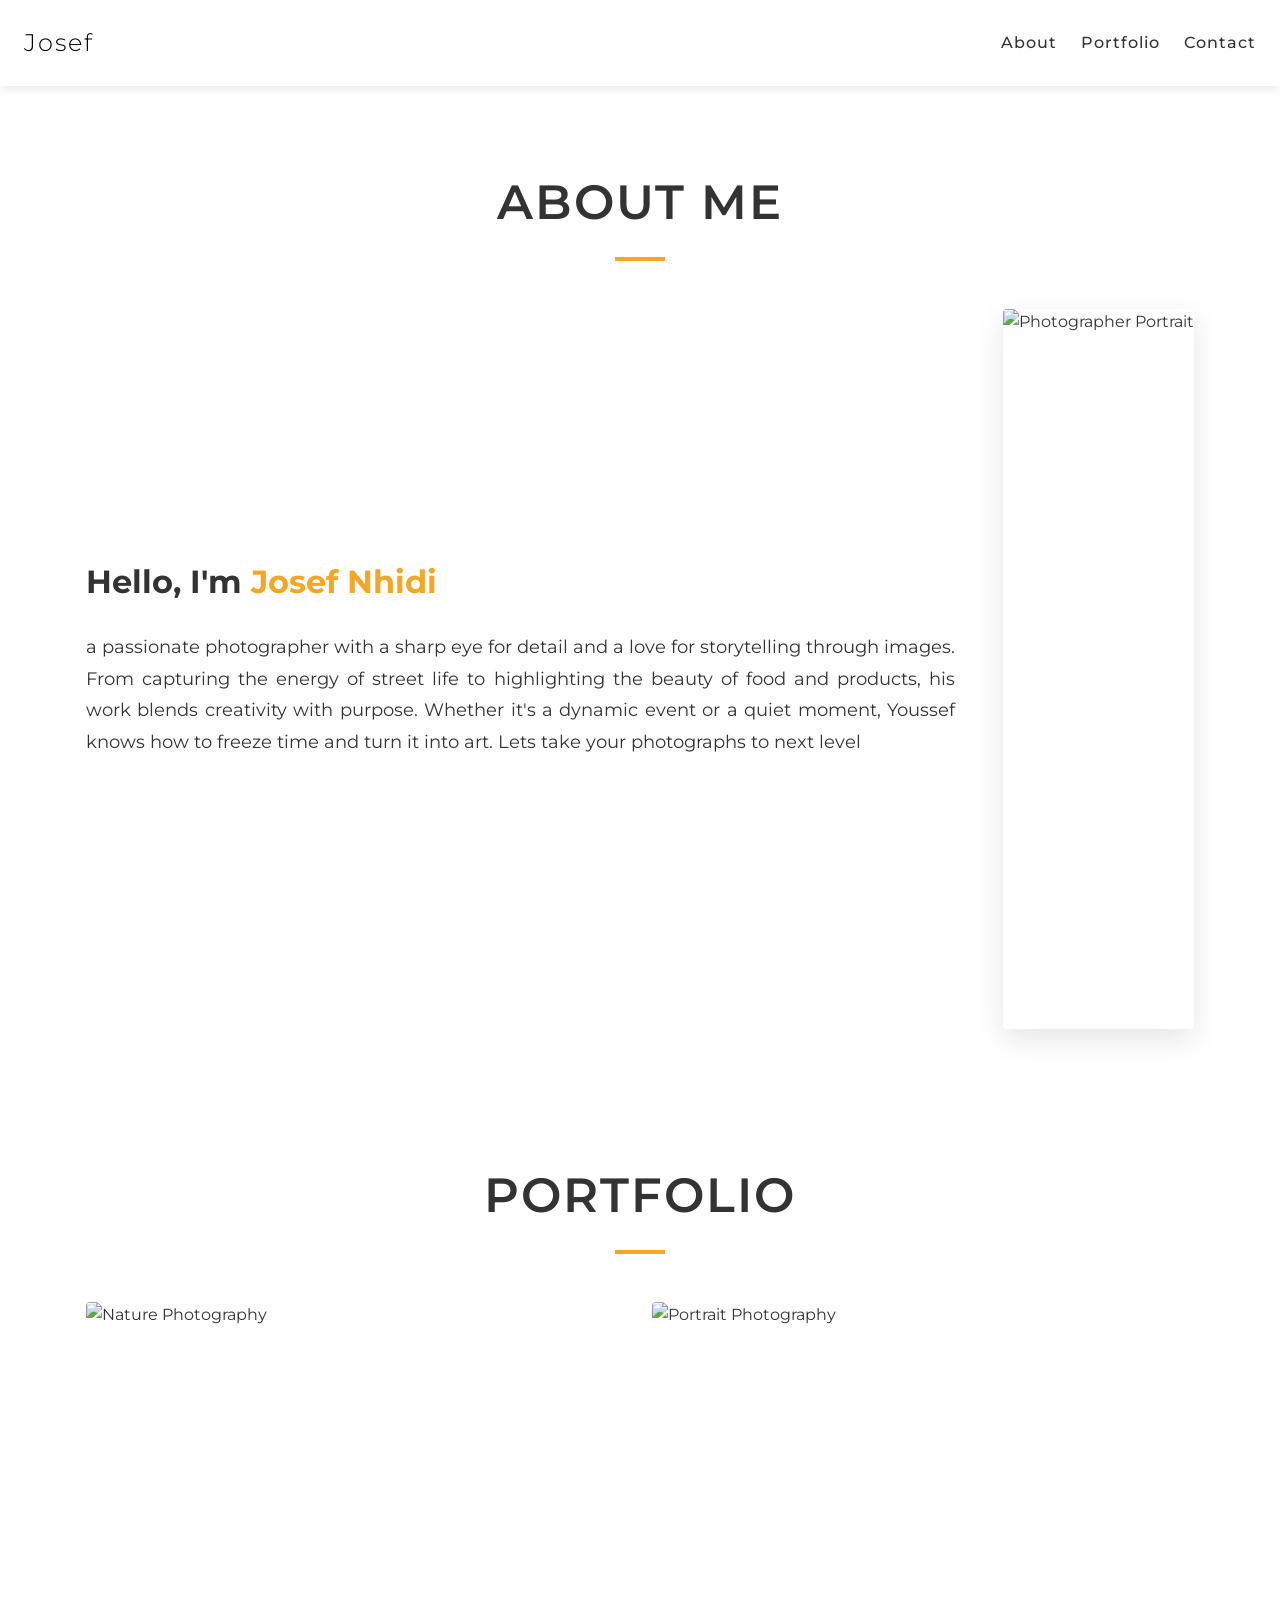
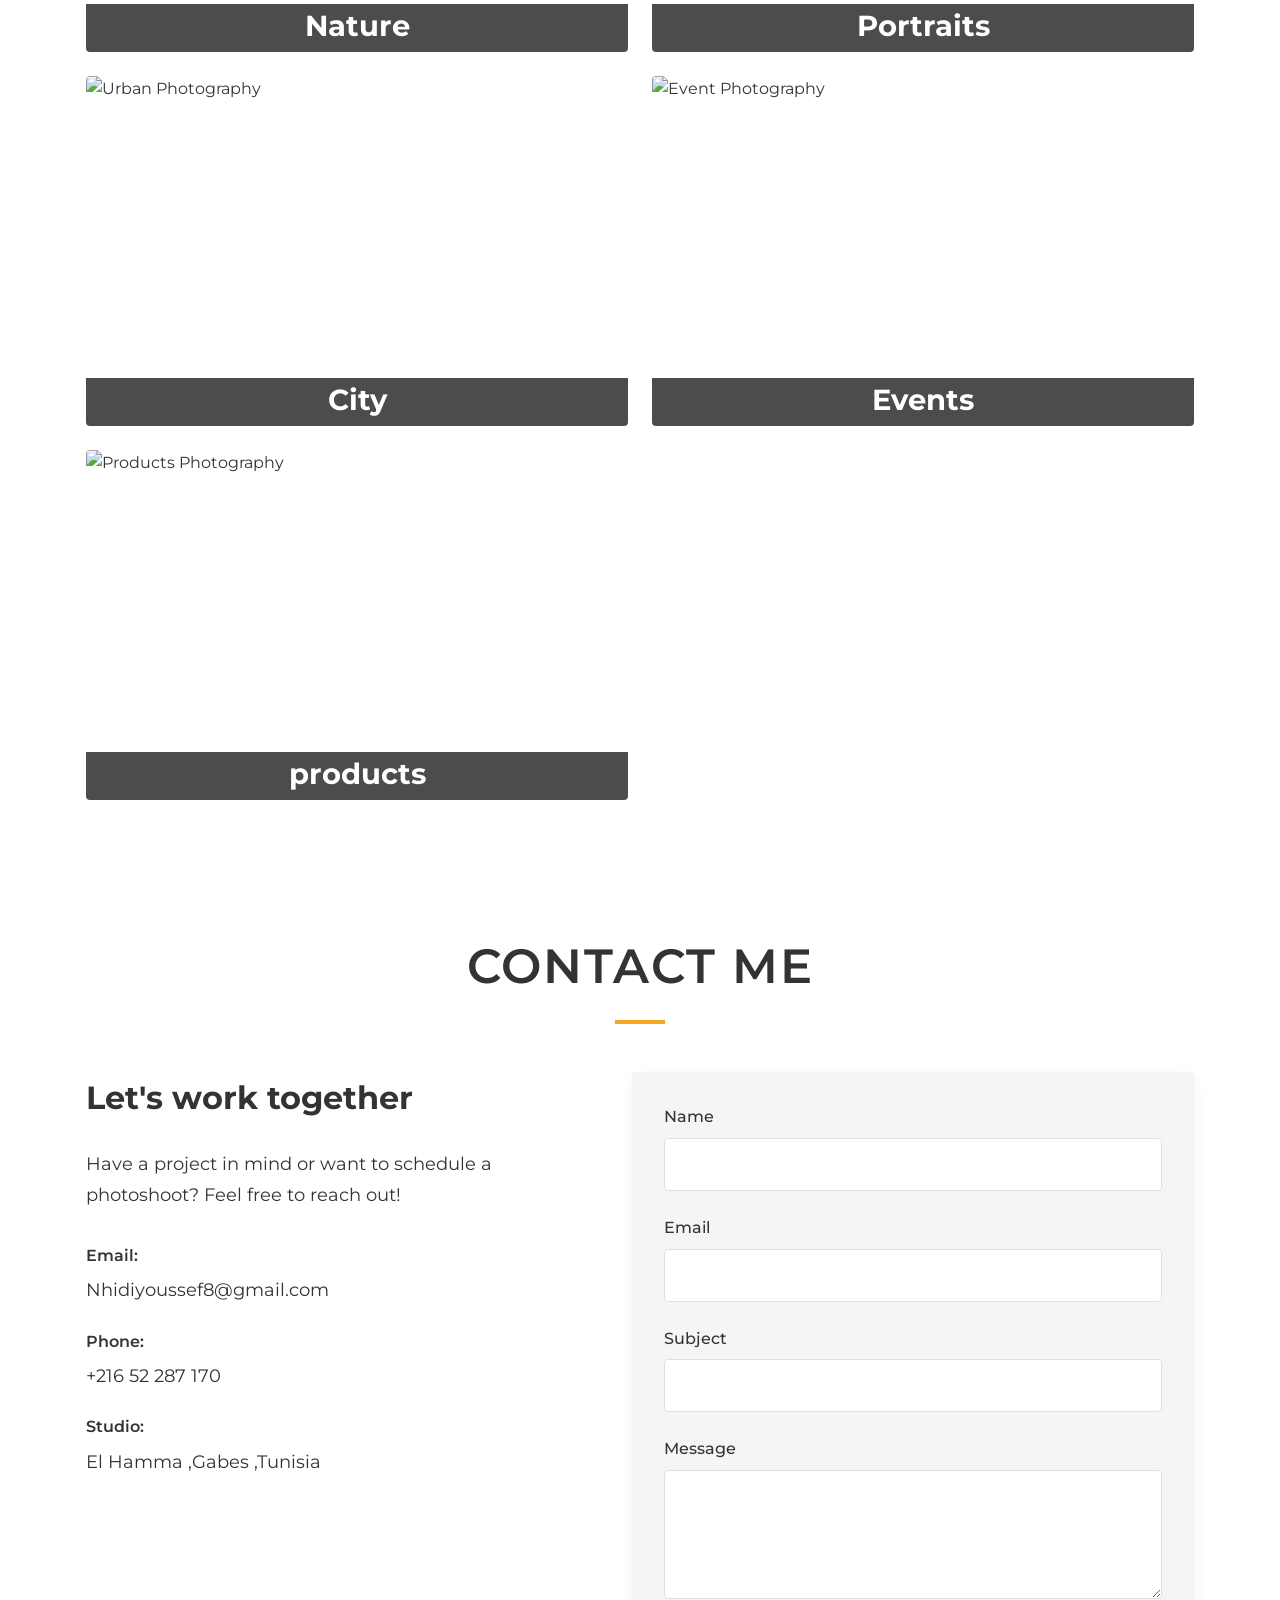
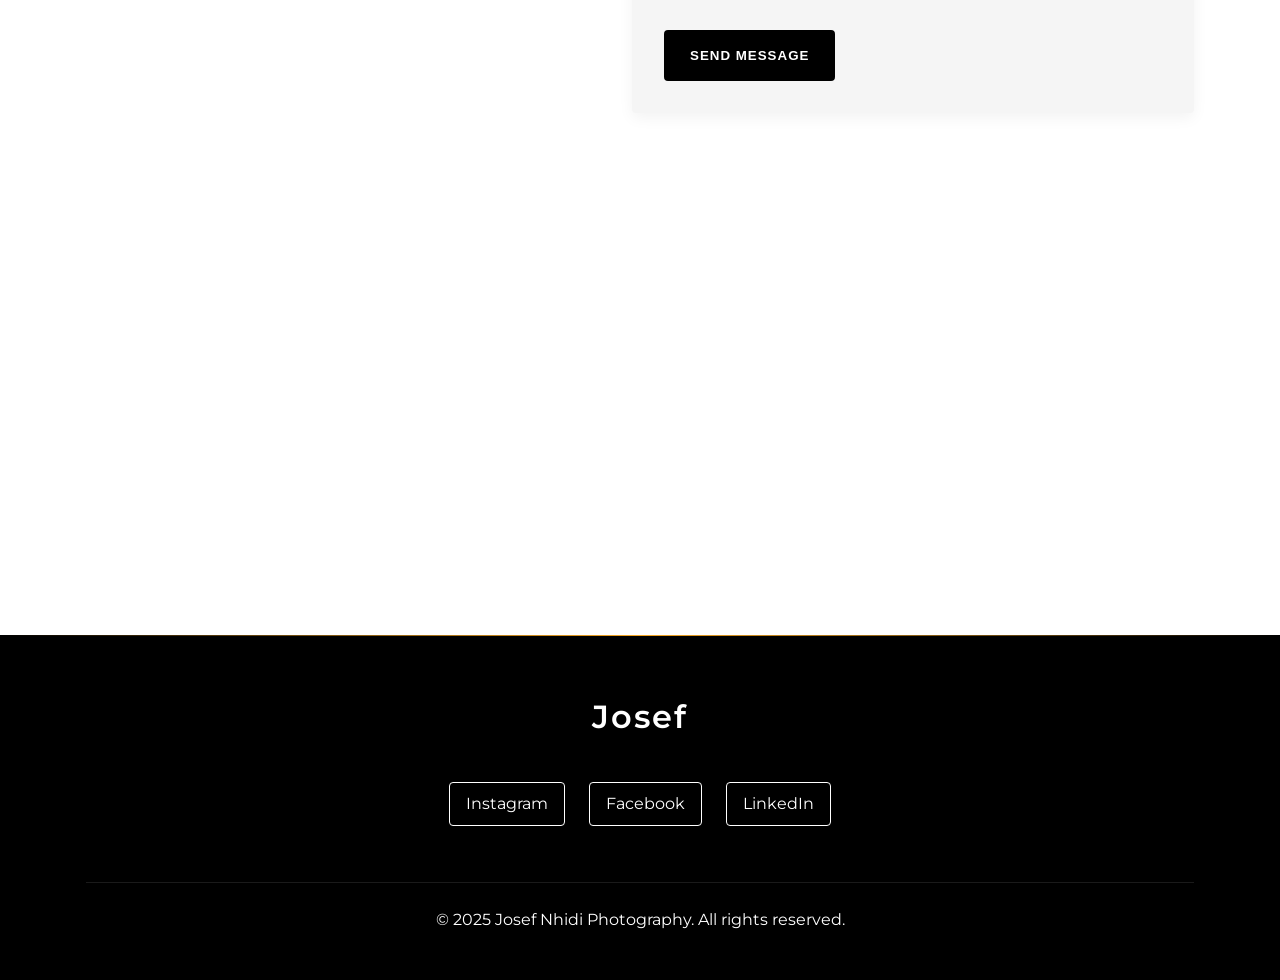
==== index.html @ 08bd62e3 "mywebsite" ====
<!DOCTYPE html>
<html lang="en">
<head>
  <meta charset="UTF-8">
  <meta name="viewport" content="width=device-width, initial-scale=1.0">
  <title>Josef Nhidi</title>
  <link rel="stylesheet" href="css/styles.css">
  <link rel="stylesheet" href="css/animations.css">
  <link rel="stylesheet" href="css/responsive.css">
  <link rel="preconnect" href="https://fonts.googleapis.com">
  <link rel="preconnect" href="https://fonts.gstatic.com" crossorigin>
  <link href="https://fonts.googleapis.com/css2?family=Montserrat:wght@300;400;600&display=swap" rel="stylesheet">
  <style>
    /* Hamburger styles */
.hamburger {
  display: none;
  flex-direction: column;
  cursor: pointer;
}

.hamburger .bar {
  width: 24px;
  height: 2px;
  background-color: #333;
  margin: 3px 0;
  transition: 0.4s;
}

/* Show hamburger on small screens */
@media (max-width: 768px) {
  .hamburger {
    display: flex;
  }

  .nav-links {
    display: none;
    flex-direction: column;
    background: white;
    position: absolute;
    top: 60px;
    right: 0;
    width: 150px;
    height: 40vh;
    text-align:center;

  }

  .nav-links.active {
    display: flex;
  }
}

  </style>
</head>
<body>
  <header>
    <nav class="navbar">
      <div class="logo">
        <a href="/">Josef</a>
      </div>
      <div class="nav-links">
        <ul>
          <li><a href="#about" class="nav-link">About</a></li>
          <li><a href="#portfolio" class="nav-link">Portfolio</a></li>
          <li><a href="#contact" class="nav-link">Contact</a></li>
        </ul>
      </div>
      <div class="hamburger">
        <span class="bar"></span>
        <span class="bar"></span>
        <span class="bar"></span>
      </div>
    </nav>
  </header>

  <main>

    <section id="about" class="section">
      <div class="container">
        <div class="section-title fade-in">
          <h2>About Me</h2>
          <div class="underline"></div>
        </div>
        <div class="about-content">
          <div class="about-text slide-in-left">
            <h3>Hello, I'm <span class="highlight">Josef Nhidi</span></h3>
            <p style="text-align: justify;">a passionate photographer with a sharp eye for detail and a love for storytelling through images. From capturing the energy of street life to highlighting the beauty of food and products, his work blends creativity with purpose. Whether it's a dynamic event or a quiet moment, Youssef knows how to freeze time and turn it into art. Lets take your photographs to next level</p>
          </div>
          <div class="about-image slide-in-right" style="max-width: fit-content;">
            <img src="images/josef.jpg" alt="Photographer Portrait" style="height: 80vh;">
          </div>
        </div>
      </div>
    </section>

    <section id="portfolio" class="section">
      <div class="container">
        <div class="section-title fade-in">
          <h2>Portfolio</h2>
          <div class="underline"></div>
        </div>
        <div class="portfolio-grid">
          <div class="portfolio-item fade-in">
            <a href="portfolio1.html">
              <div class="portfolio-image">
                <img src="images/nature/portfolio2.jpg" alt="Nature Photography">
                <div class="overlay">
                  <h3>Nature</h3>
                  <p>the beauty of landscapes</p>
                </div>
              </div>
            </a>
          </div>
          <div class="portfolio-item fade-in delay-1">
            <a href="portfolio2.html">
              <div class="portfolio-image">
                <img src="images/portraits/b.jpg" alt="Portrait Photography">
                <div class="overlay">
                  <h3>Portraits</h3>
                  <p>Capturing human emotions</p>
                </div>
              </div>
            </a>
          </div>
          <div class="portfolio-item fade-in delay-2">
            <a href="portfolio3.html">
              <div class="portfolio-image">
                <img src="images/city/c.jpg" alt="Urban Photography">
                <div class="overlay">
                  <h3>City</h3>
                  <p>City life through my lens</p>
                </div>
              </div>
            </a>
          </div>
          <div class="portfolio-item fade-in delay-3">
            <a href="portfolio4.html">
              <div class="portfolio-image">
                <img src="images/art/c.jpg" alt="Event Photography">
                <div class="overlay">
                  <h3>Events</h3>
                  <p>Precious moments preserved</p>
                </div>
              </div>
            </a>
          </div>
          <div class="portfolio-item fade-in delay-4">
            <a href="portfolio5.html">
              <div class="portfolio-image">
                <img src="images/marketing/a.jpg" alt="Products Photography">
                <div class="overlay">
                  <h3>products</h3>
                  <p>Delicious moments preserved</p>
                </div>
              </div>
            </a>
          </div>
        </div>
      </div>
    </section>

    <section id="contact" class="section">
      <div class="container">
        <div class="section-title fade-in">
          <h2>Contact Me</h2>
          <div class="underline"></div>
        </div>
        <div class="contact-content">
          <div class="contact-info slide-in-left">
            <h3>Let's work together</h3>
            <p>Have a project in mind or want to schedule a photoshoot? Feel free to reach out!</p>
            <div class="contact-details">
              <div class="contact-item">
                <span class="contact-label">Email:</span>
                <span class="contact-value">Nhidiyoussef8@gmail.com</span>
              </div>
              <div class="contact-item">
                <span class="contact-label">Phone:</span>
                <span class="contact-value">+216 52 287 170</span>
              </div>
              <div class="contact-item">
                <span class="contact-label">Studio:</span>
                <span class="contact-value">El Hamma ,Gabes ,Tunisia</span>
              </div>
            </div>
            
          </div>
          <div class="contact-form slide-in-right">
            <form id="contactForm" action="https://formspree.io/f/meogqoyb" method="POST">
              <div class="form-group">
                <label for="name">Name</label>
                <input type="text" id="name" name="name" required>
              </div>
              <div class="form-group">
                <label for="email">Email</label>
                <input type="email" id="email" name="email" required>
              </div>
              <div class="form-group">
                <label for="subject">Subject</label>
                <input type="text" id="subject" name="subject" required>
              </div>
              <div class="form-group">
                <label for="message">Message</label>
                <textarea id="message" name="message" rows="5" required></textarea>
              </div>
              <button type="submit" class="btn primary-btn">Send Message</button>
            </form>
          </div>
          
        </div>
        <iframe src="https://www.google.com/maps/embed?pb=!1m18!1m12!1m3!1d3279.1310962704256!2d10.716722876503097!3d34.727089772910375!2m3!1f0!2f0!3f0!3m2!1i1024!2i768!4f13.1!3m3!1m2!1s0x13002ca4e684fdcf%3A0xb58c51e46e842136!2sFacult%C3%A9%20des%20sciences%20de%20Sfax!5e0!3m2!1sfr!2stn!4v1746137783330!5m2!1sfr!2stn" width="100%" height="450" style="border:0;border-radius: 20px; padding-top: 25px;" allowfullscreen="" loading="lazy" referrerpolicy="no-referrer-when-downgrade"></iframe>
      </div>
      
    </section>
    
  </main>

  <footer>
    <div class="container">
      <div class="footer-content">
        <div class="footer-logo">
          <a href="/">Josef</a>
        </div>
        <div class="social-links">
          <a href="https://www.instagram.com/josef_nhidi/" class="social-link" target="_blank">Instagram</a>
          <a href="https://www.facebook.com/josef.nhidi.youssef/" class="social-link" target="_blank">Facebook</a>
          <a href="https://www.linkedin.com/in/youssef-nhidi/" class="social-link" target="_blank">LinkedIn</a>
        </div>
        <div class="copyright">
          <p>&copy; 2025 Josef Nhidi Photography. All rights reserved.</p>
        </div>
      </div>
    </div>
  </footer>

  <script src="js/animations.js"></script>
  <script>
    const hamburger = document.querySelector('.hamburger');
    const navLinks = document.querySelector('.nav-links');
  
    hamburger.addEventListener('click', () => {
      navLinks.classList.toggle('active');
      hamburger.classList.toggle('open');
    });
    const form_var =document.getElementById("contactForm");
    form_var.addEventListener("submit",function(event){
      event.preventDefault();
      const x = new FormData(form_var);
      fetch("https://formspree.io/f/meogqoyb",{
        method:"POST",
        body:x,
        headers:{
          "Accept":"application/json"
        }
      }).then(res=>{
        if(res.ok){
          form_var.reset();
        }
      }).catch(Error=>{
        alert("8alta");
      });

    });
  </script>
</body>
</html>
---- css/styles.css ----
/* Base Styles */
:root {
  --primary-color: #000000;
  --secondary-color: #ffffff;
  --accent-color: #f5a623;
  --text-color: #333333;
  --light-gray: #f5f5f5;
  --medium-gray: #e0e0e0;
  --dark-gray: #777777;
  --spacing-xs: 8px;
  --spacing-sm: 16px;
  --spacing-md: 24px;
  --spacing-lg: 32px;
  --spacing-xl: 48px;
  --spacing-xxl: 64px;
  --border-radius: 4px;
  --transition-speed: 0.3s;
}

* {
  margin: 0;
  padding: 0;
  box-sizing: border-box;
}

html {
  scroll-behavior: smooth;
}

body {
  font-family: 'Montserrat', sans-serif;
  line-height: 1.6;
  color: var(--text-color);
  background-color: var(--secondary-color);
  padding-top: 100px;
}

img {
  max-width: 100%;
  height: auto;
  display: block;
}

ul {
  list-style: none;
}

a {
  text-decoration: none;
  color: inherit;
}

.container {
  width: 90%;
  max-width: 1200px;
  margin: 0 auto;
  padding: 0 var(--spacing-sm);
}

.section {
  padding: var(--spacing-xxl) 0;
}

.section-title {
  text-align: center;
  margin-bottom: var(--spacing-xl);
}

.section-title h2 {
  font-size: 2.5rem;
  font-weight: 600;
  margin-bottom: var(--spacing-sm);
  text-transform: uppercase;
  letter-spacing: 2px;
}

.underline {
  height: 4px;
  width: 50px;
  background-color: var(--accent-color);
  margin: 0 auto;
}

.btn {
  display: inline-block;
  padding: var(--spacing-sm) var(--spacing-md);
  border-radius: var(--border-radius);
  font-weight: 600;
  text-transform: uppercase;
  letter-spacing: 1px;
  transition: all var(--transition-speed) ease;
  cursor: pointer;
}

.primary-btn {
  background-color: var(--primary-color);
  color: var(--secondary-color);
  border: 2px solid var(--primary-color);
}

.primary-btn:hover {
  background-color: transparent;
  color: var(--primary-color);
}

.secondary-btn {
  background-color: transparent;
  color: var(--primary-color);
  border: 2px solid var(--primary-color);
}

.secondary-btn:hover {
  background-color: var(--primary-color);
  color: var(--secondary-color);
}


header {
  position: fixed;
  top: 0;
  left: 0;
  width: 100%;
  z-index: 1000;
  background-color: rgba(255, 255, 255, 0.95);
  box-shadow: 0 2px 10px rgba(0, 0, 0, 0.1);
  padding: var(--spacing-xs) 0;
  backdrop-filter: blur(10px);
}

.navbar {
  display: flex;
  justify-content: space-between;
  align-items: center;
  padding: 0 var(--spacing-md);
  height: 70px;
}

.logo a {
  font-size: 1.5rem;
  font-weight: 300;
  letter-spacing: 2px;
  color: var(--primary-color);
  position: relative;
}

.logo a::after {
  content: '';
  position: absolute;
  bottom: -5px;
  left: 0;
  width: 0;
  height: 2px;
  background-color: var(--accent-color);
  transition: width var(--transition-speed) ease;
}

.logo a:hover::after {
  width: 100%;
}

.nav-links ul {
  display: flex;
  gap: var(--spacing-md);
}

.nav-links li a {
  font-size: 1rem;
  font-weight: 500;
  letter-spacing: 1px;
  position: relative;
}

.nav-links li a::after {
  content: '';
  position: absolute;
  bottom: -5px;
  left: 0;
  width: 0;
  height: 2px;
  background-color: var(--accent-color);
  transition: width var(--transition-speed) ease;
}

.nav-links li a:hover::after {
  width: 100%;
}

.hamburger {
  display: none;
  cursor: pointer;
}

.bar {
  display: block;
  width: 25px;
  height: 3px;
  margin: 5px auto;
  transition: all var(--transition-speed) ease;
  background-color: var(--primary-color);
}

/* Hero Section */
#hero {
  height: 100vh;
  background-image: linear-gradient(rgba(0, 0, 0, 0.5), rgba(0, 0, 0, 0.5)), url('https://images.unsplash.com/photo-1516035069371-29a1b244cc32?ixlib=rb-1.2.1&auto=format&fit=crop&w=1350&q=80');
  background-size: cover;
  background-position: center;
  background-attachment: fixed;
  display: flex;
  justify-content: center;
  align-items: center;
  text-align: center;
  color: var(--secondary-color);
}

.hero-text h1 {
  font-size: 4rem;
  font-weight: 600;
  margin-bottom: var(--spacing-md);
  letter-spacing: 3px;
}

.hero-text p {
  font-size: 1.5rem;
  font-weight: 300;
  margin-bottom: var(--spacing-lg);
  max-width: 700px;
  margin-left: auto;
  margin-right: auto;
}

/* About Section */
.about-content {
  display: flex;
  gap: var(--spacing-xl);
  align-items: center;
}

.about-text {
  flex: 1;
}

.about-text h3 {
  font-size: 2rem;
  margin-bottom: var(--spacing-md);
}

.about-text .highlight {
  color: var(--accent-color);
}

.about-text p {
  margin-bottom: var(--spacing-md);
  font-size: 1.1rem;
  line-height: 1.8;
}

.about-details {
  display: flex;
  gap: var(--spacing-lg);
  margin-top: var(--spacing-lg);
}

.detail {
  text-align: center;
}

.detail .number {
  font-size: 2.5rem;
  font-weight: 600;
  color: var(--accent-color);
  display: block;
}

.detail .text {
  font-size: 1rem;
  text-transform: uppercase;
  letter-spacing: 1px;
}

.about-image {
  flex: 1;
  border-radius: var(--border-radius);
  overflow: hidden;
  box-shadow: 0 10px 30px rgba(0, 0, 0, 0.1);
}

/* Portfolio Section */
.portfolio-grid {
  display: grid;
  grid-template-columns: repeat(2, 1fr);
  grid-gap: var(--spacing-md);
}

.portfolio-item {
  position: relative;
  overflow: hidden;
  border-radius: var(--border-radius);
  height: 350px;
}

.portfolio-image {
  height: 100%;
  width: 100%;
  position: relative;
}

.portfolio-image img {
  height: 100%;
  width: 100%;
  object-fit: cover;
  transition: transform 0.5s ease;
}

.portfolio-item:hover .portfolio-image img {
  transform: scale(1.05);
}

.overlay {
  position: absolute;
  bottom: 0;
  left: 0;
  right: 0;
  background-color: rgba(0, 0, 0, 0.7);
  overflow: hidden;
  width: 100%;
  height: 0;
  transition: height 0.5s ease;
  display: flex;
  flex-direction: column;
  justify-content: center;
  align-items: center;
  padding: var(--spacing-md);
  text-align: center;
  color: var(--secondary-color);
}

.portfolio-item:hover .overlay {
  height: 100%;
}

.overlay h3 {
  margin-top: 40px;
  font-size: 1.8rem;
  margin-bottom: var(--spacing-sm);
}

.overlay p {
  font-size: 1.1rem;
}

/* Contact Section */
.contact-content {
  display: flex;
  gap: var(--spacing-xl);
}

.contact-info {
  flex: 1;
}

.contact-info h3 {
  font-size: 2rem;
  margin-bottom: var(--spacing-md);
}

.contact-info p {
  margin-bottom: var(--spacing-lg);
  font-size: 1.1rem;
  line-height: 1.8;
}

.contact-details {
  margin-top: var(--spacing-lg);
}

.contact-item {
  margin-bottom: var(--spacing-md);
}

.contact-label {
  font-weight: 600;
  display: block;
  margin-bottom: var(--spacing-xs);
}

.contact-value {
  font-size: 1.1rem;
}

.contact-form {
  flex: 1;
  background-color: var(--light-gray);
  padding: var(--spacing-lg);
  border-radius: var(--border-radius);
  box-shadow: 0 5px 15px rgba(0, 0, 0, 0.05);
}

.form-group {
  margin-bottom: var(--spacing-md);
}

.form-group label {
  display: block;
  margin-bottom: var(--spacing-xs);
  font-weight: 500;
}

.form-group input,
.form-group textarea {
  width: 100%;
  padding: var(--spacing-sm);
  border: 1px solid var(--medium-gray);
  border-radius: var(--border-radius);
  font-family: 'Montserrat', sans-serif;
  font-size: 1rem;
  transition: border var(--transition-speed) ease;
}

.form-group input:focus,
.form-group textarea:focus {
  outline: none;
  border-color: var(--accent-color);
}

/* Footer Styles */
footer {
  background-color: var(--primary-color);
  color: var(--secondary-color);
  padding: var(--spacing-xl) 0;
  position: relative;
  overflow: hidden;
}

footer::before {
  content: '';
  position: absolute;
  top: 0;
  left: 0;
  width: 100%;
  height: 1px;
  background: linear-gradient(to right, transparent, var(--accent-color), transparent);
}

.footer-content {
  display: flex;
  flex-direction: column;
  align-items: center;
  gap: var(--spacing-lg);
  position: relative;
}

.footer-logo a {
  font-size: 2rem;
  font-weight: 600;
  letter-spacing: 2px;
  position: relative;
  display: inline-block;
  padding: var(--spacing-xs) 0;
}

.footer-logo a::after {
  content: '';
  position: absolute;
  bottom: 0;
  left: 0;
  width: 0;
  height: 2px;
  background-color: var(--accent-color);
  transition: width var(--transition-speed) ease;
}

.footer-logo a:hover::after {
  width: 100%;
}

.social-links {
  display: flex;
  gap: var(--spacing-md);
}

.social-link {
  padding: var(--spacing-xs) var(--spacing-sm);
  border: 1px solid var(--secondary-color);
  border-radius: var(--border-radius);
  transition: all var(--transition-speed) ease;
  position: relative;
  overflow: hidden;
}

.social-link::before {
  content: '';
  position: absolute;
  top: 0;
  left: -100%;
  width: 100%;
  height: 100%;
  background-color: var(--accent-color);
  transition: transform var(--transition-speed) ease;
  z-index: -1;
}

.social-link:hover {
  border-color: var(--accent-color);
  color: var(--primary-color);
}

.social-link:hover::before {
  transform: translateX(100%);
}

.copyright {
  text-align: center;
  margin-top: var(--spacing-md);
  padding-top: var(--spacing-md);
  border-top: 1px solid rgba(255, 255, 255, 0.1);
  width: 100%;
}
---- css/animations.css ----
/* Animation Styles */
.fade-in {
  opacity: 0;
  animation: fadeIn 1s ease forwards;
}

.slide-in-left {
  opacity: 0;
  transform: translateX(-50px);
  animation: slideInLeft 1s ease forwards;
}

.slide-in-right {
  opacity: 0;
  transform: translateX(50px);
  animation: slideInRight 1s ease forwards;
}

.delay-1 {
  animation-delay: 0.2s;
}

.delay-2 {
  animation-delay: 0.4s;
}

.delay-3 {
  animation-delay: 0.6s;
}

.delay-4 {
  animation-delay: 0.8s;
}

.delay-5 {
  animation-delay: 1s;
}

@keyframes fadeIn {
  from {
    opacity: 0;
  }
  to {
    opacity: 1;
  }
}

@keyframes slideInLeft {
  from {
    opacity: 0;
    transform: translateX(-50px);
  }
  to {
    opacity: 1;
    transform: translateX(0);
  }
}

@keyframes slideInRight {
  from {
    opacity: 0;
    transform: translateX(50px);
  }
  to {
    opacity: 1;
    transform: translateX(0);
  }
}

/* Scroll Animations */
.reveal {
  position: relative;
  opacity: 0;
  transform: translateY(30px);
  transition: all 1s ease;
}

.reveal.active {
  opacity: 1;
  transform: translateY(0);
}

/* Navigation Animation */
.nav-active {
  transform: translateX(0) !important;
}

.toggle .bar:nth-child(1) {
  transform: translateY(8px) rotate(45deg);
}

.toggle .bar:nth-child(2) {
  opacity: 0;
}

.toggle .bar:nth-child(3) {
  transform: translateY(-8px) rotate(-45deg);
}
---- css/responsive.css ----
/* Responsive Styles */

/* Extra Large Screens (1200px and up) */
@media screen and (min-width: 1200px) {
  .container {
    max-width: 1140px;
  }
  
  .hero-text h1 {
    font-size: 4.5rem;
  }
  
  .hero-text p {
    font-size: 1.8rem;
  }
  
  .section-title h2 {
    font-size: 3rem;
  }
}

/* Large Screens (992px to 1199px) */
@media screen and (max-width: 1199px) {
  .container {
    max-width: 960px;
  }
  
  .hero-text h1 {
    font-size: 3.5rem;
  }
  
  .portfolio-grid,
  .gallery-grid {
    grid-gap: var(--spacing-sm);
  }
}

/* Medium Screens (768px to 991px) */
@media screen and (max-width: 991px) {
  .container {
    max-width: 720px;
  }
  
  .hero-text h1 {
    font-size: 3rem;
  }
  
  .hero-text p {
    font-size: 1.3rem;
  }
  
  .section-title h2 {
    font-size: 2.2rem;
  }
  
  .about-content,
  .portfolio-description,
  .contact-content {
    flex-direction: column;
    gap: var(--spacing-lg);
  }
  
  .about-image,
  .description-image {
    margin-top: var(--spacing-md);
    max-width: 500px;
    margin-left: auto;
    margin-right: auto;
  }
  
  .about-details {
    justify-content: center;
  }
  
  .gallery-grid {
    grid-template-columns: repeat(2, 1fr);
  }
}

/* Small Screens (576px to 767px) */
@media screen and (max-width: 767px) {
  .container {
    max-width: 540px;
  }
  
  .nav-links {
    position: fixed;
    right: -100%;
    top: 70px;
    background-color: var(--secondary-color);
    width: 100%;
    height: 100vh;
    transition: 0.5s;
    box-shadow: 0 5px 10px rgba(0, 0, 0, 0.1);
  }
  
  .nav-active {
    right: 0;
  }
  
  .nav-links ul {
    flex-direction: column;
    align-items: center;
    padding-top: var(--spacing-xl);
  }
  
  .nav-links li {
    margin: var(--spacing-md) 0;
  }
  
  .hamburger {
    display: block;
  }
  
  .hero-text h1 {
    font-size: 2.5rem;
  }
  
  .hero-text p {
    font-size: 1.1rem;
  }
  
  .portfolio-grid {
    grid-template-columns: 1fr;
  }
  
  .portfolio-item {
    height: 300px;
  }
  
  .about-text h3,
  .contact-info h3 {
    font-size: 1.8rem;
  }
  
  .about-details {
    flex-direction: column;
    gap: var(--spacing-md);
  }
  
  .portfolio-header h1 {
    font-size: 2.5rem;
  }
}

/* Extra Small Screens (up to 575px) */
@media screen and (max-width: 575px) {
  .container {
    max-width: 100%;
    padding: 0 var(--spacing-md);
  }
  
  .section {
    padding: var(--spacing-xl) 0;
  }
  
  .hero-text h1 {
    font-size: 2rem;
  }
  
  .hero-text p {
    font-size: 1rem;
  }
  
  .section-title h2 {
    font-size: 1.8rem;
  }
  
  .btn {
    padding: var(--spacing-xs) var(--spacing-md);
    font-size: 0.9rem;
  }
  
  .gallery-grid {
    grid-template-columns: 1fr;
  }
  
  .gallery-item {
    height: 250px;
  }
  
  .portfolio-cta h2 {
    font-size: 1.5rem;
  }
  
  .portfolio-header p {
    font-size: 1rem;
  }
}
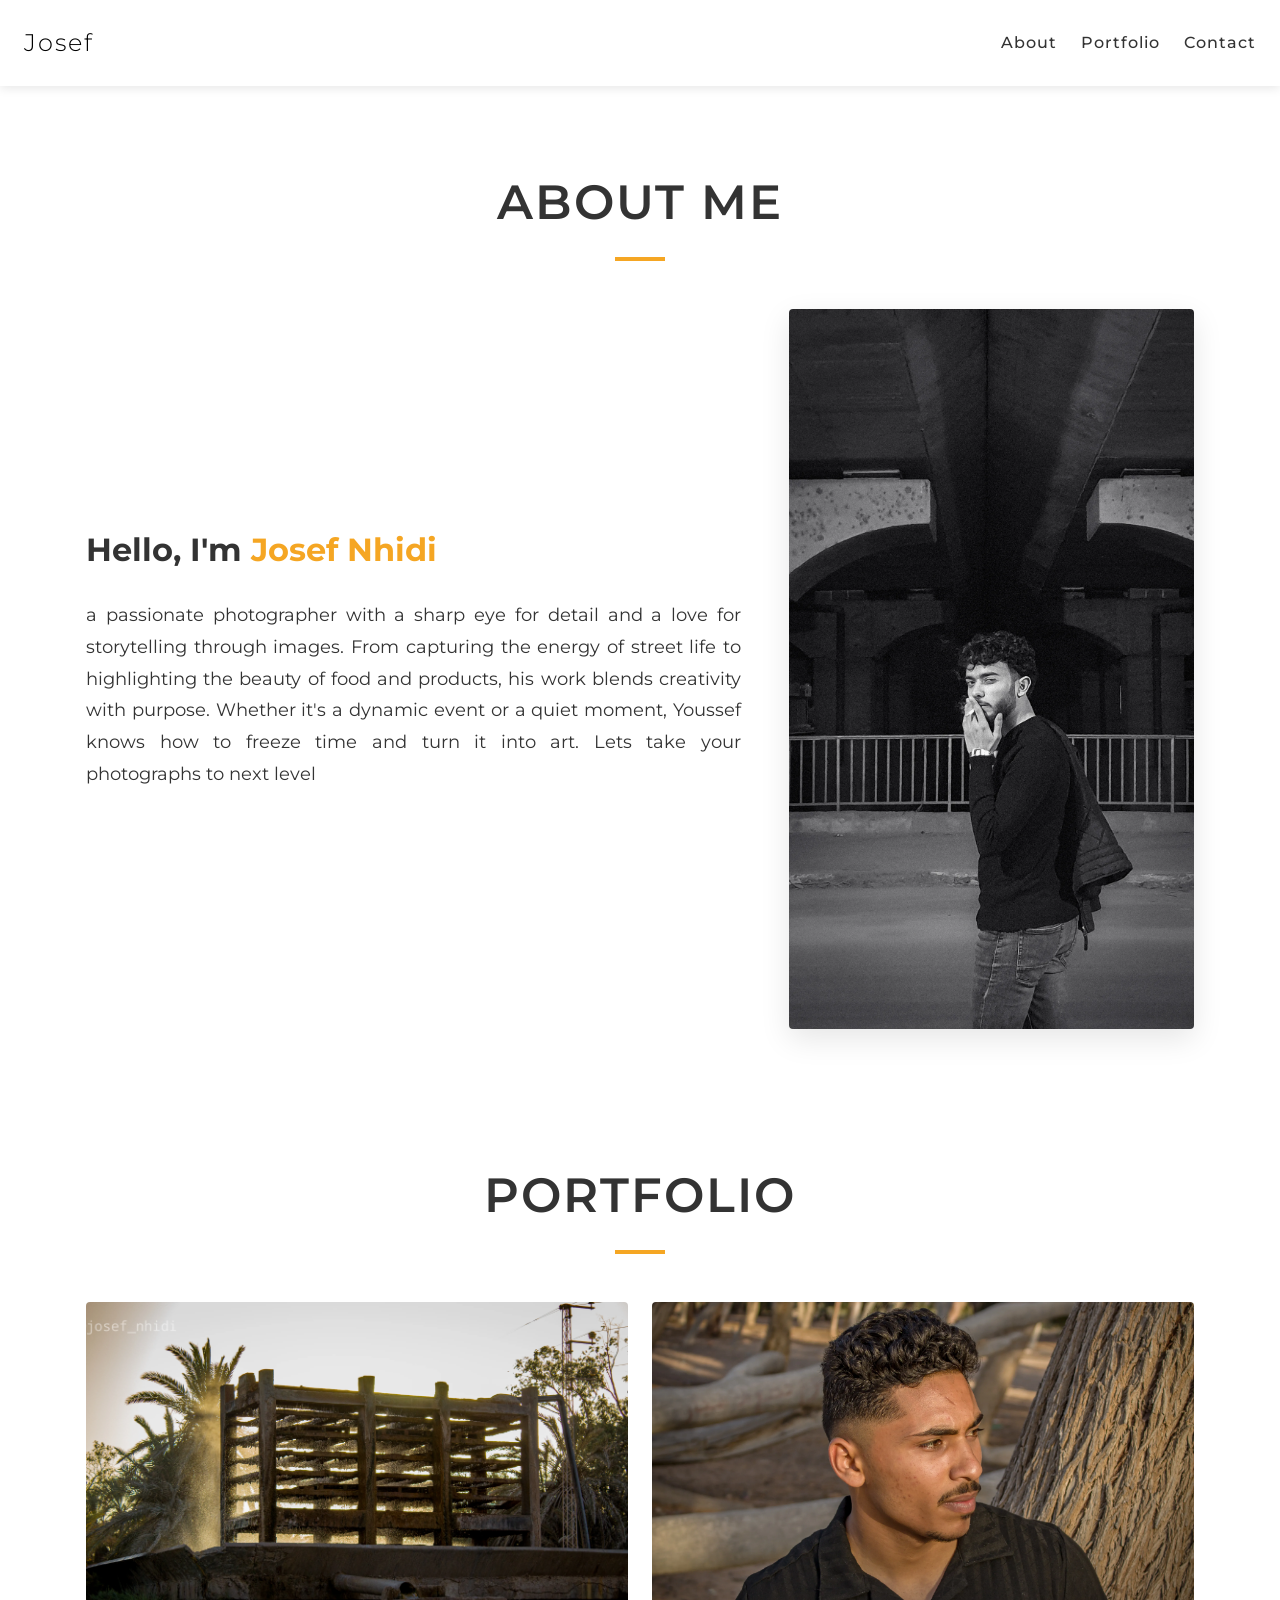
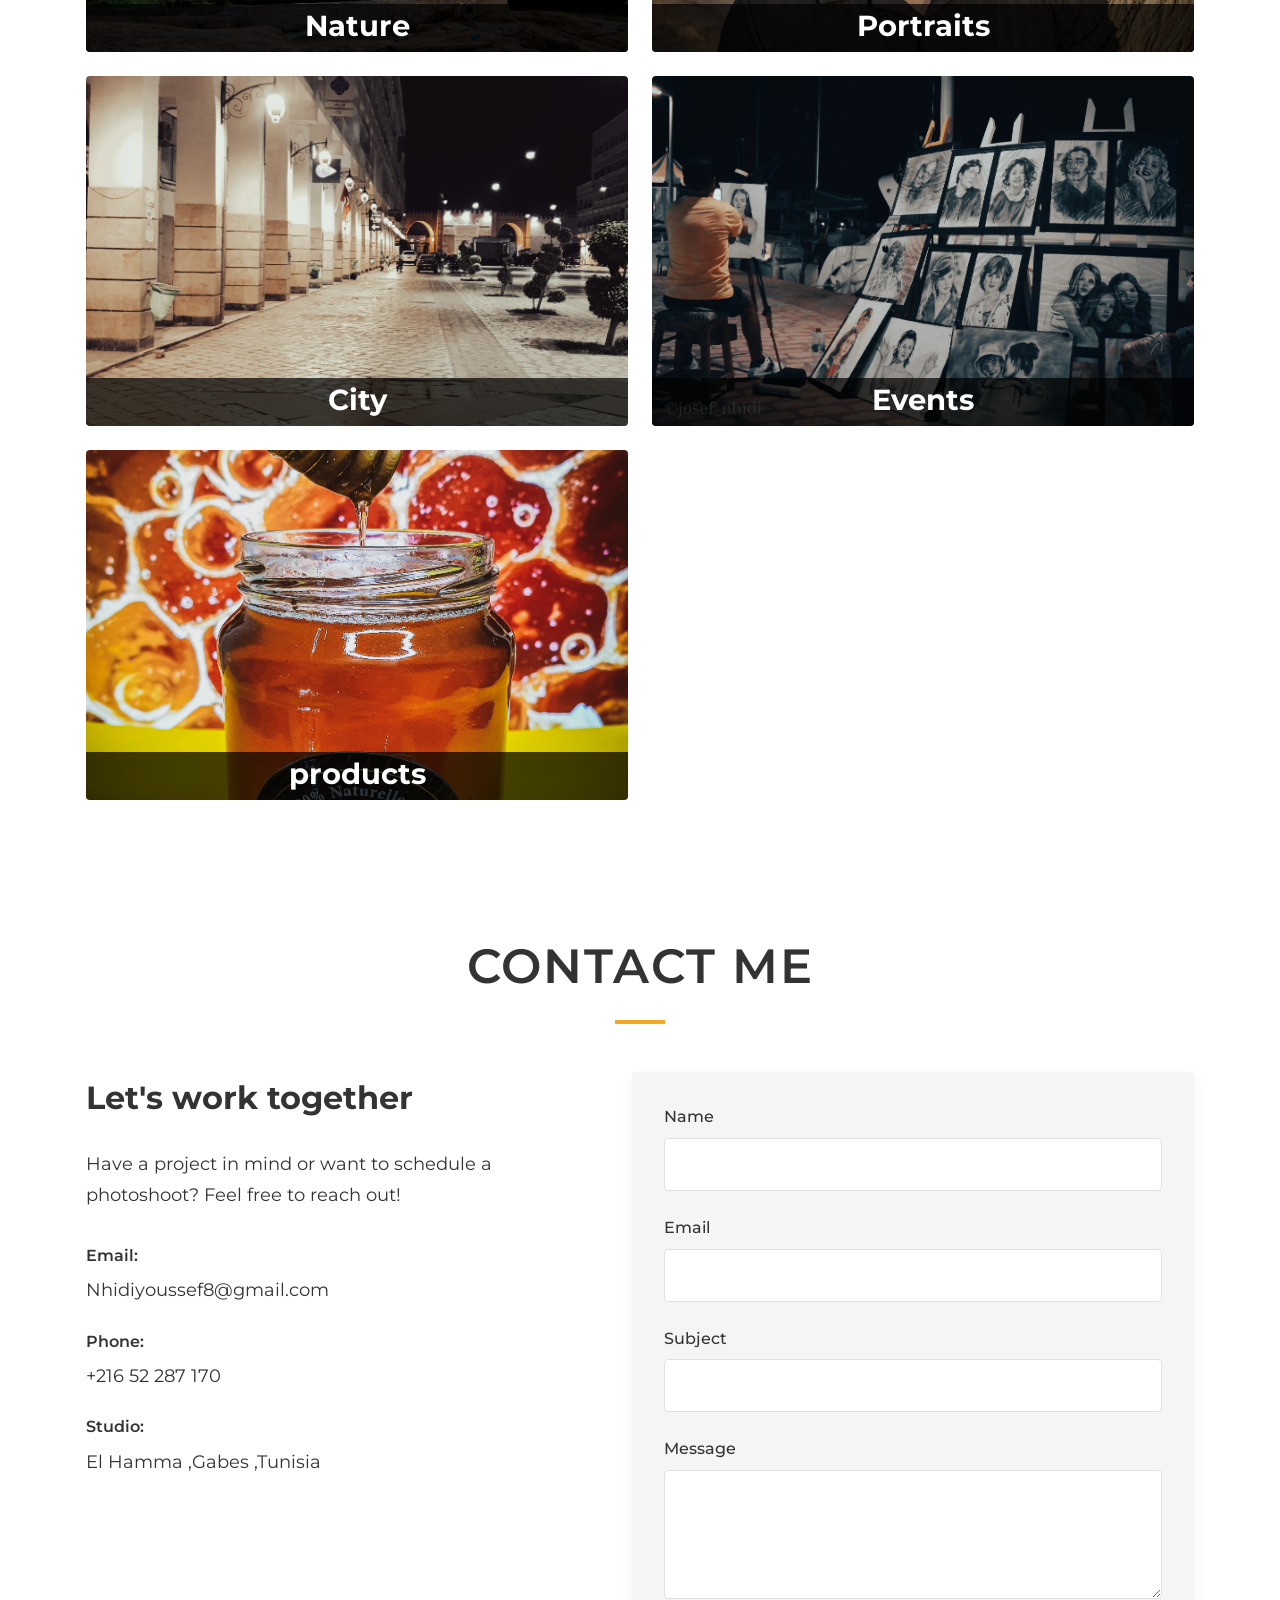
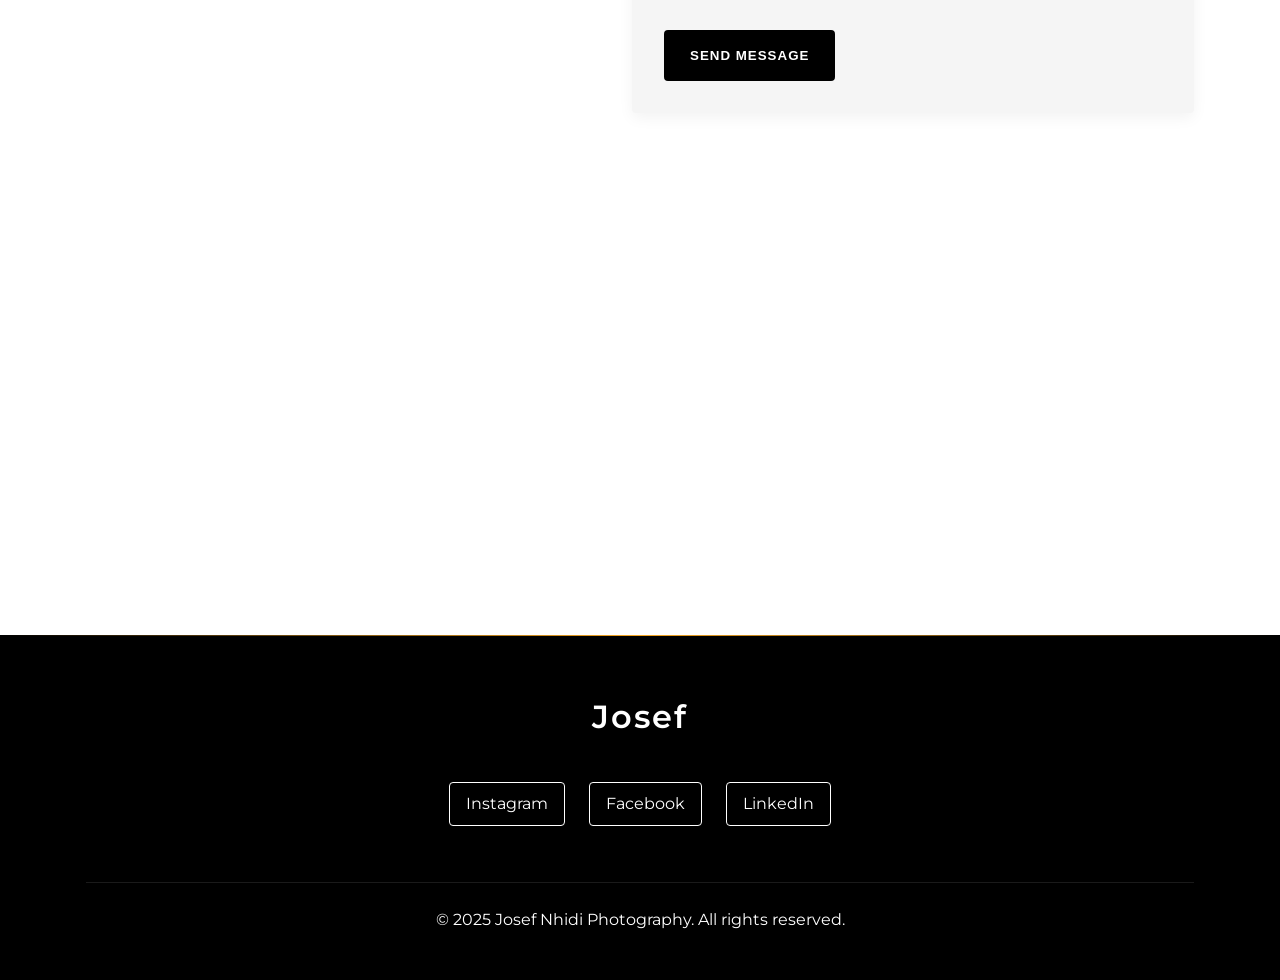
==== commit dd406555: "compressd images" ====
--- a/index.html
+++ b/index.html
@@ -87,7 +87,7 @@
             <p style="text-align: justify;">a passionate photographer with a sharp eye for detail and a love for storytelling through images. From capturing the energy of street life to highlighting the beauty of food and products, his work blends creativity with purpose. Whether it's a dynamic event or a quiet moment, Youssef knows how to freeze time and turn it into art. Lets take your photographs to next level</p>
           </div>
           <div class="about-image slide-in-right" style="max-width: fit-content;">
-            <img src="images/josef.jpg" alt="Photographer Portrait" style="height: 80vh;">
+            <img src="images/josef.webp" alt="Photographer Portrait" style="height: 80vh;">
           </div>
         </div>
       </div>
@@ -103,7 +103,7 @@
           <div class="portfolio-item fade-in">
             <a href="portfolio1.html">
               <div class="portfolio-image">
-                <img src="images/nature/portfolio2.jpg" alt="Nature Photography">
+                <img src="images/nature/portfolio2.webp" alt="Nature Photography">
                 <div class="overlay">
                   <h3>Nature</h3>
                   <p>the beauty of landscapes</p>
@@ -114,7 +114,7 @@
           <div class="portfolio-item fade-in delay-1">
             <a href="portfolio2.html">
               <div class="portfolio-image">
-                <img src="images/portraits/b.jpg" alt="Portrait Photography">
+                <img src="images/portraits/b.webp" alt="Portrait Photography">
                 <div class="overlay">
                   <h3>Portraits</h3>
                   <p>Capturing human emotions</p>
@@ -125,7 +125,7 @@
           <div class="portfolio-item fade-in delay-2">
             <a href="portfolio3.html">
               <div class="portfolio-image">
-                <img src="images/city/c.jpg" alt="Urban Photography">
+                <img src="images/city/c.webp" alt="Urban Photography">
                 <div class="overlay">
                   <h3>City</h3>
                   <p>City life through my lens</p>
@@ -136,7 +136,7 @@
           <div class="portfolio-item fade-in delay-3">
             <a href="portfolio4.html">
               <div class="portfolio-image">
-                <img src="images/art/c.jpg" alt="Event Photography">
+                <img src="images/art/c.webp" alt="Event Photography">
                 <div class="overlay">
                   <h3>Events</h3>
                   <p>Precious moments preserved</p>
@@ -147,7 +147,7 @@
           <div class="portfolio-item fade-in delay-4">
             <a href="portfolio5.html">
               <div class="portfolio-image">
-                <img src="images/marketing/a.jpg" alt="Products Photography">
+                <img src="images/marketing/a.webp" alt="Products Photography">
                 <div class="overlay">
                   <h3>products</h3>
                   <p>Delicious moments preserved</p>
